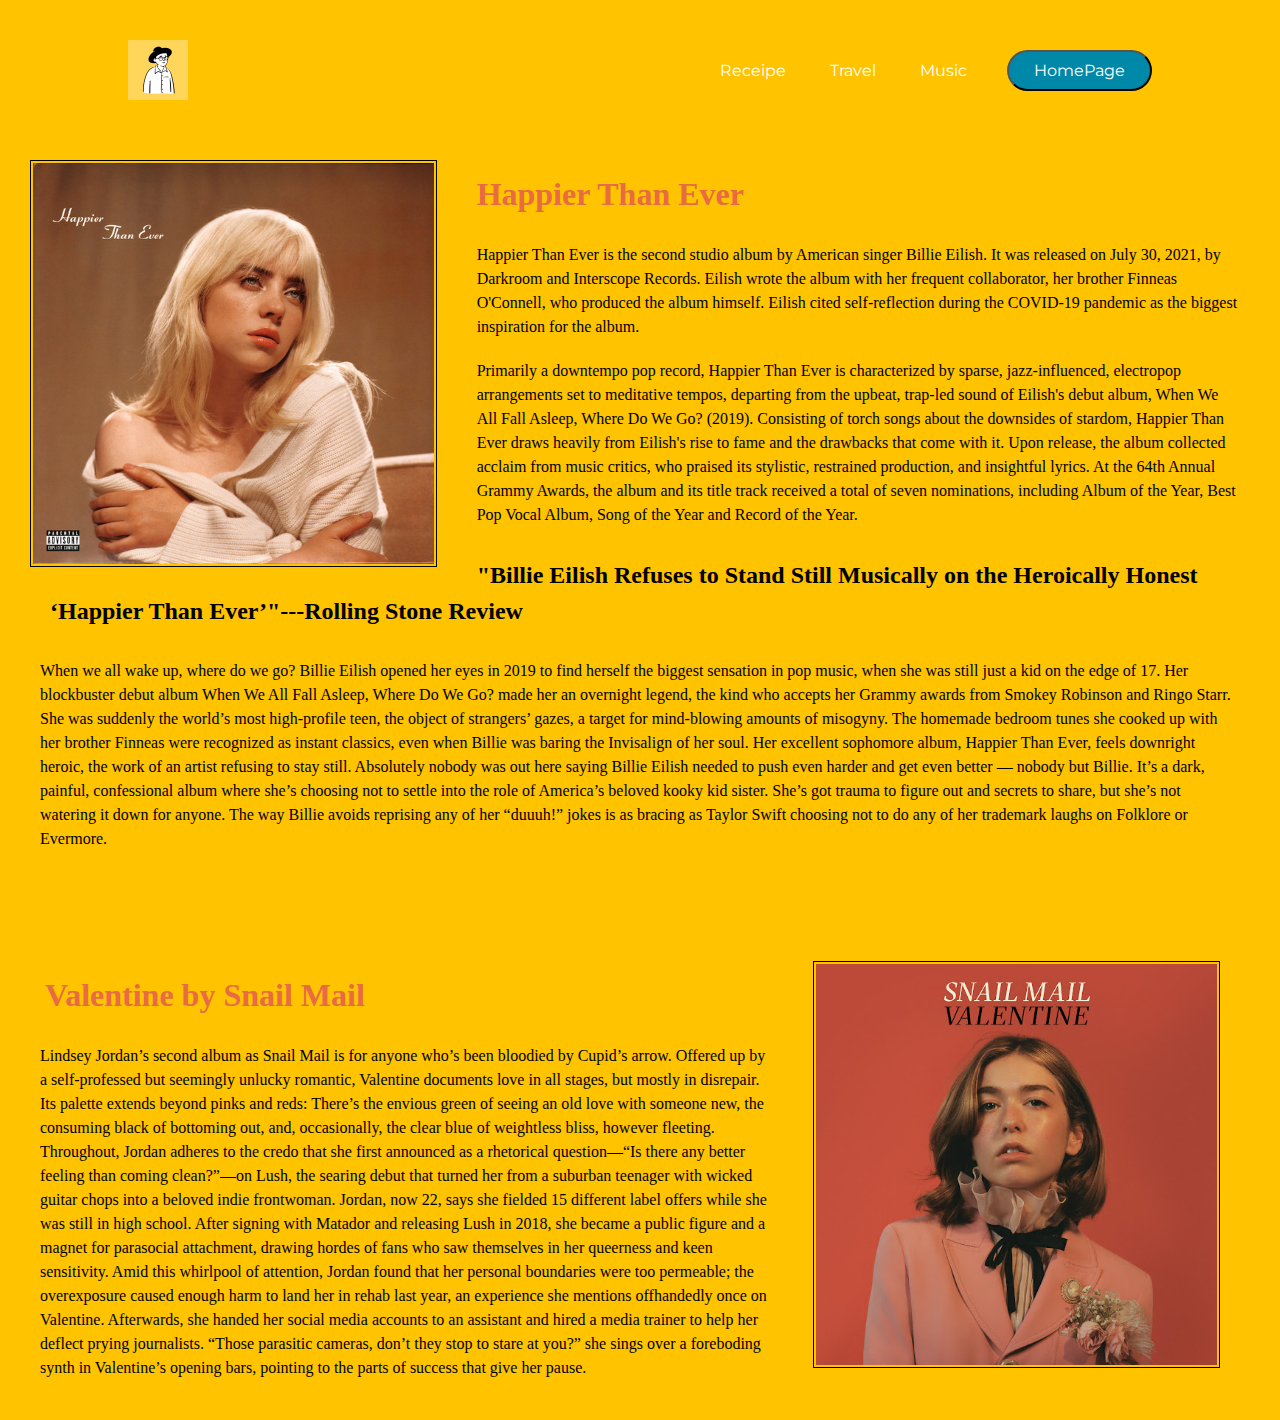
==== music.html @ cd99414f "Add files via upload" ====
<!DOCTYPE html>

<html>
    <head>
        <meta charset="utf-8">
        <meta http-equiv="X-UA-Compatible" content="IE=edge">
        <title>NavBar</title>
        <meta name="description" content="">
        <meta name="viewport" content="width=device-width, initial-scale=1">
        <link rel="stylesheet" href="style.css">
    </head>
    <body>
           <!-- Navigation -->
        <header>
            <img class = "logo" src="images/peep.png" alt="logo">
                <link rel="home page" href="index.html">
            <nav>
                <ul class = "nav_links">
                    <li><a href="receipe.html">Receipe</a></li>
                    <li><a href="travel.html">Travel</a></li>
                    <li><a href="music.html">Music</a></li>
                </ul>
            </nav>
            <a class="terr" href="index.html"><button>HomePage</button></a>
        </header>

        <div class = "wrapper2">
            <div class= "album">
                <img src="images/Ellie.jpeg" alt = "Bllie's album" >
            </div>

            <div class = "text-music">
                <h1>Happier Than Ever</h1>
                <p>Happier Than Ever is the second studio album by American singer Billie Eilish. 
                    It was released on July 30, 2021, by Darkroom and Interscope Records. Eilish wrote the album with her frequent collaborator, 
                    her brother Finneas O'Connell, who produced the album himself. Eilish cited self-reflection during the COVID-19 pandemic 
                    as the biggest inspiration for the album.</p>
                <p>Primarily a downtempo pop record, Happier Than Ever is characterized by sparse, jazz-influenced, electropop arrangements set to meditative tempos, departing from the upbeat, trap-led sound of Eilish's debut album, When We All Fall Asleep, Where Do We Go? (2019). Consisting of torch songs about the downsides of stardom, Happier Than Ever draws heavily from Eilish's rise to fame and the drawbacks that come with it. Upon release, the album collected acclaim from music critics, who praised its stylistic, restrained production, and insightful lyrics. At the 64th Annual Grammy Awards, the album and its title track received a total of seven nominations, including Album of the Year, Best Pop Vocal Album, Song of the Year and Record of the Year.</p>

                <h2>"Billie Eilish Refuses to Stand Still Musically on the Heroically Honest ‘Happier Than Ever’"---Rolling Stone Review</h2>
                <p>When we all wake up, where do we go? Billie Eilish opened her eyes in 2019 to find herself the biggest sensation in pop music, when she was still just a kid on the edge of 17. Her blockbuster debut album When We All Fall Asleep, Where Do We Go? made her an overnight legend, the kind who accepts her Grammy awards from Smokey Robinson and Ringo Starr. She was suddenly the world’s most high-profile teen, the object of strangers’ gazes, a target for mind-blowing amounts of misogyny. The homemade bedroom tunes she cooked up with her brother Finneas were recognized as instant classics, even when Billie was baring the Invisalign of her soul.
                    Her excellent sophomore album, Happier Than Ever, feels downright heroic, the work of an artist refusing to stay still. Absolutely nobody was out here saying Billie Eilish needed to push even harder and get even better — nobody but Billie. It’s a dark, painful, confessional album where she’s choosing not to settle into the role of America’s beloved kooky kid sister. She’s got trauma to figure out and secrets to share, but she’s not watering it down for anyone. The way Billie avoids reprising any of her “duuuh!” jokes is as bracing as Taylor Swift choosing not to do any of her trademark laughs on Folklore or Evermore.</p>
            </div>

            <div class= "album-2">
                <img src="images/Snail Mail.jpeg" alt = "Snail Mail's album" >

                <div class = "text-music">
                    <h1>Valentine by Snail Mail</h1>
                    <p>Lindsey Jordan’s second album as Snail Mail is for anyone who’s been bloodied by Cupid’s arrow. Offered up by a self-professed but seemingly unlucky romantic, Valentine documents love in all stages, but mostly in disrepair. Its palette extends beyond pinks and reds: There’s the envious green of seeing an old love with someone new, the consuming black of bottoming out, and, occasionally, the clear blue of weightless bliss, however fleeting. Throughout, Jordan adheres to the credo that she first announced as a rhetorical question—“Is there any better feeling than coming clean?”—on Lush, the searing debut that turned her from a suburban teenager with wicked guitar chops into a beloved indie frontwoman.

                        Jordan, now 22, says she fielded 15 different label offers while she was still in high school. After signing with Matador and releasing Lush in 2018, she became a public figure and a magnet for parasocial attachment, drawing hordes of fans who saw themselves in her queerness and keen sensitivity. Amid this whirlpool of attention, Jordan found that her personal boundaries were too permeable; the overexposure caused enough harm to land her in rehab last year, an experience she mentions offhandedly once on Valentine. Afterwards, she handed her social media accounts to an assistant and hired a media trainer to help her deflect prying journalists. “Those parasitic cameras, don’t they stop to stare at you?” she sings over a foreboding synth in Valentine’s opening bars, pointing to the parts of success that give her pause.</p>
                </div>
            </div>
        </div>


    </body>
</html>
---- style.css ----
@import url('https://fonts.googleapis.com/css2?family=Montserrat:wght@500&display=swap');

*{
    box-sizing: border-box;
    margin: 0;
    padding: 0;
    background-color: #FFC300;
}

li, a, button {
    font-family: "Montserrat", sans-serif;
    font-weight: 500px;
    font-size: 16px;
    color: white;
    text-decoration: none;
}

header{
    display: flex;
    justify-content: flex-end;
    align-items: center;
    padding: 30px 10%;
}
.logo{
    cursor: pointer;
    width: 60px;
    height: 60px;
    margin-right: auto;
}

.nav_links{
    list-style: none;
}

.nav_links li{
    display: inline-block;
    padding: 0px 20px;
}

.nav_links li a {
    transition: all 0.3s ease 0s;
}

.nav_links li a:hover {
    color: #436EE8
}

button {
    margin-left: 20px;
    padding: 9px 25px;
    background-color: rgba(0, 136, 169, 1);
    border-radius: 50px;
    cursor: pointer;
    transition: all 0.3s ease 0s;
}

button:hover {
    background-color: rgba(0, 136, 169, 0.7);
}

header, main, h1{
	margin: 10px 0;
}

p, h1 {
	line-height: 150%;
	padding: 10px;
    text-align: center;
    margin: 0px;
}

/* image-grid {
    height: 24px;
    width:24px;
    border: 3px solid blue;
    padding: 25px;
    border-radius: 10px;
    margin: 10px;
} */
.cover {
    padding: 50px 100px 0px;
    margin: 40px;
}

.column {
    /* background-color:darkblue; */
    width: 33.33%;
    min-height: 250px;
    max-height: 250px;
    float: left;
}

.wrapper {
    margin: 30px;
    /* padding: 30px;  */
}

/* .wrapper h2, .wrapper p {
    margin-bottom:  20px;
} */

.wrapper img{
    width: 100%;
}

img:hover{
	filter:grayscale();
	border: dashed;
	transition: 0.5s ease-in-out;
}

.wrapper2 {
    margin: 30px;
}

.album img {
    width: 33.33%;
    margin-right: 40px;
    margin-bottom: 5px;
    float: left;
    border: solid black 1px;
    padding: 2px;
}
.album img:hover{
	filter:grayscale();
	border: dashed;
	transition: 0.5s ease-in-out;
}
.album-2 img {
    width: 33.33%;
    margin-left: 40px;
    margin-right: 30px;
    margin-bottom: 10px;
    float: right;
    border: solid black 1px;
    padding: 2px;
}
.album-2 img:hover{
	filter:grayscale();
	border: dashed;
	transition: 0.5s ease-in-out;
}

.text-music p{
    line-height: 150%;
	padding: 10px;
    text-align: left;
    margin: 0px;
}
.text-music h1{
    color:#E86B43;
    line-height: 150%;
	padding: 10px;
    text-align: left;
    margin: 5px;
}

.text-music h2{
    line-height: 150%;
	padding: 10px;
    text-align: left;
    margin: 10px;
}

.album-2{
    margin-top: 100px;
}

.album-3{
    margin-top: 200px;
}
.album-3 img {
    width: 33.33%;
    margin-left: 40px;
    margin-right: 30px;
    margin-bottom: 10px;
    float: right;
    border: solid black 1px;
    padding: 2px;
}

.album-3 img:hover{
	filter:grayscale();
	border: dashed;
	transition: 0.5s ease-in-out;
}

.cards{
    margin: 20px;
    max-width: 1000px;
    display: grid;
    gap: 10px;
    border-color: black;
}

.cards img{
    width: 100%;
    display: block;
}

.cards p{
    line-height: 150%;
	padding: 10px;
    text-align: left;
    margin: 0px;
}
.card{
    box-shadow: 0 0 3px grey;
}
.card_content{
    line-height: 1.5;
    font-size: 0.9em;
    padding: 15px;
    background-color:gray;
}
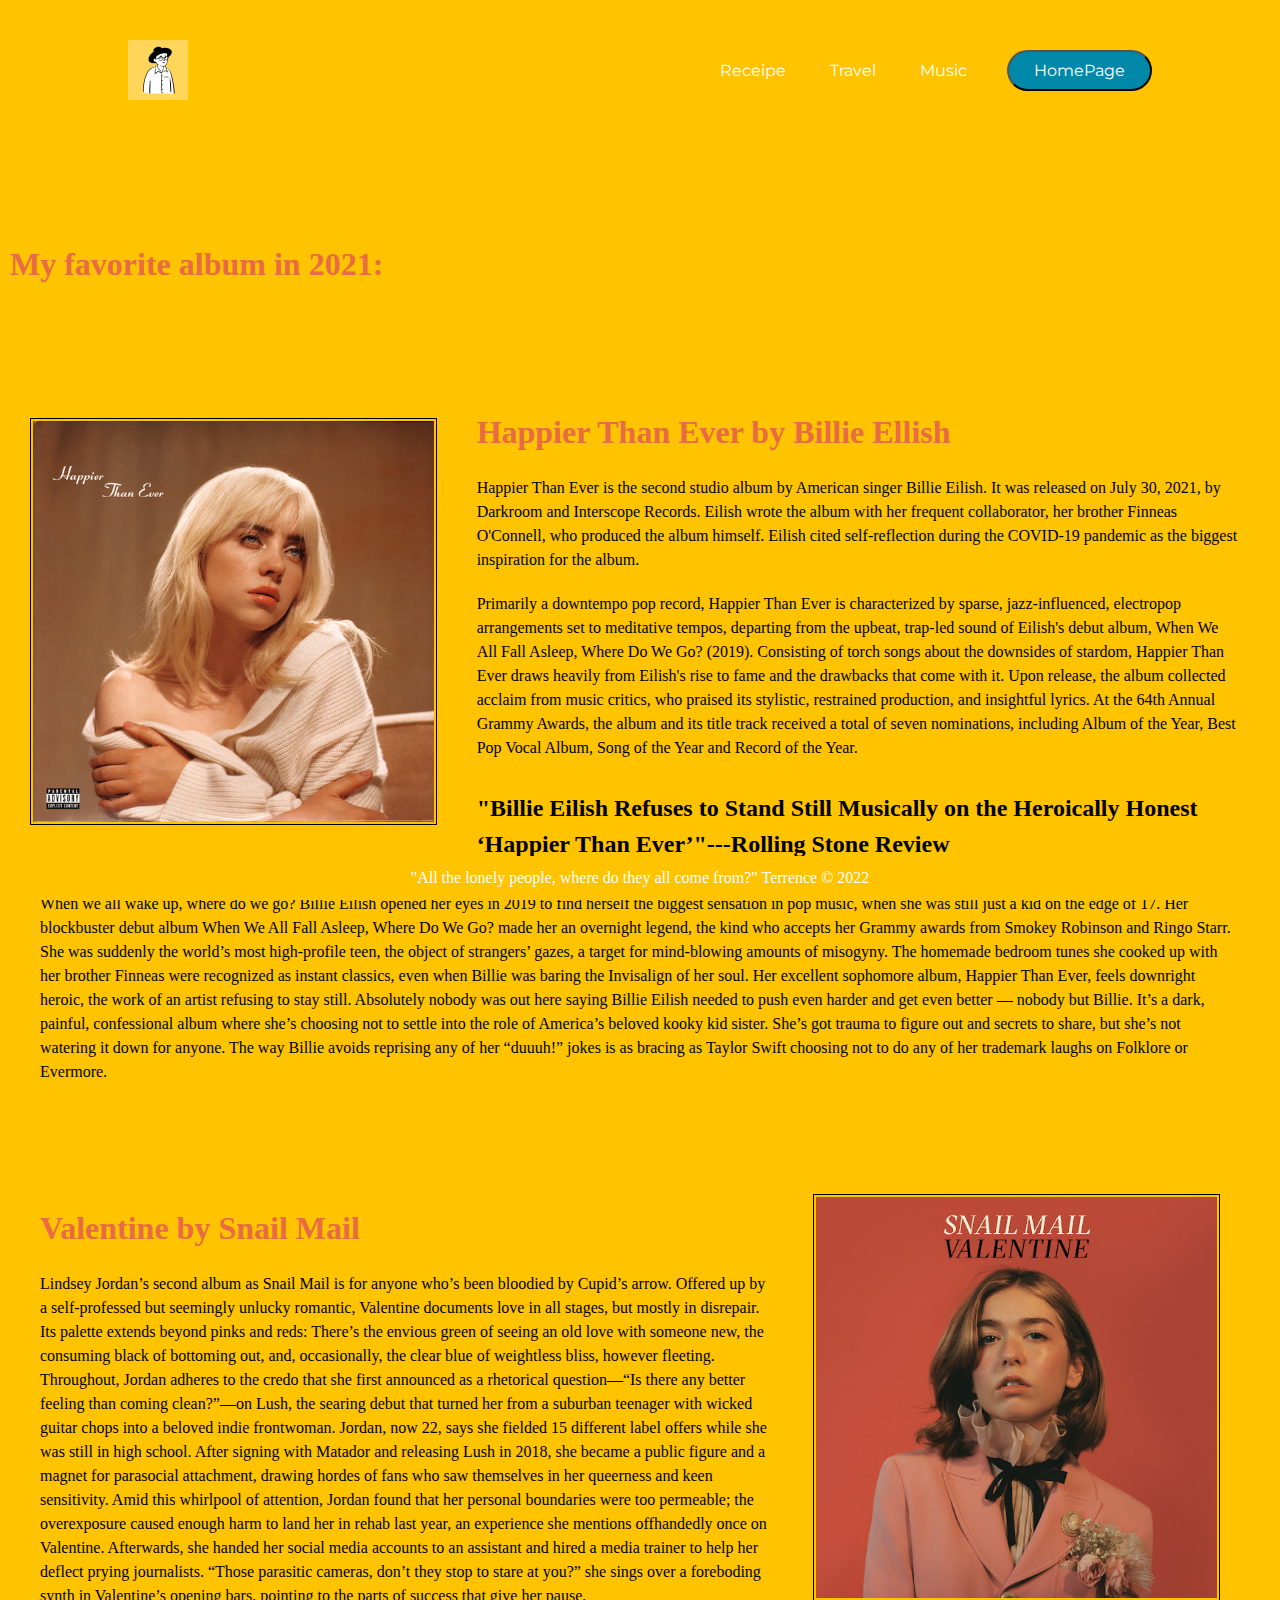
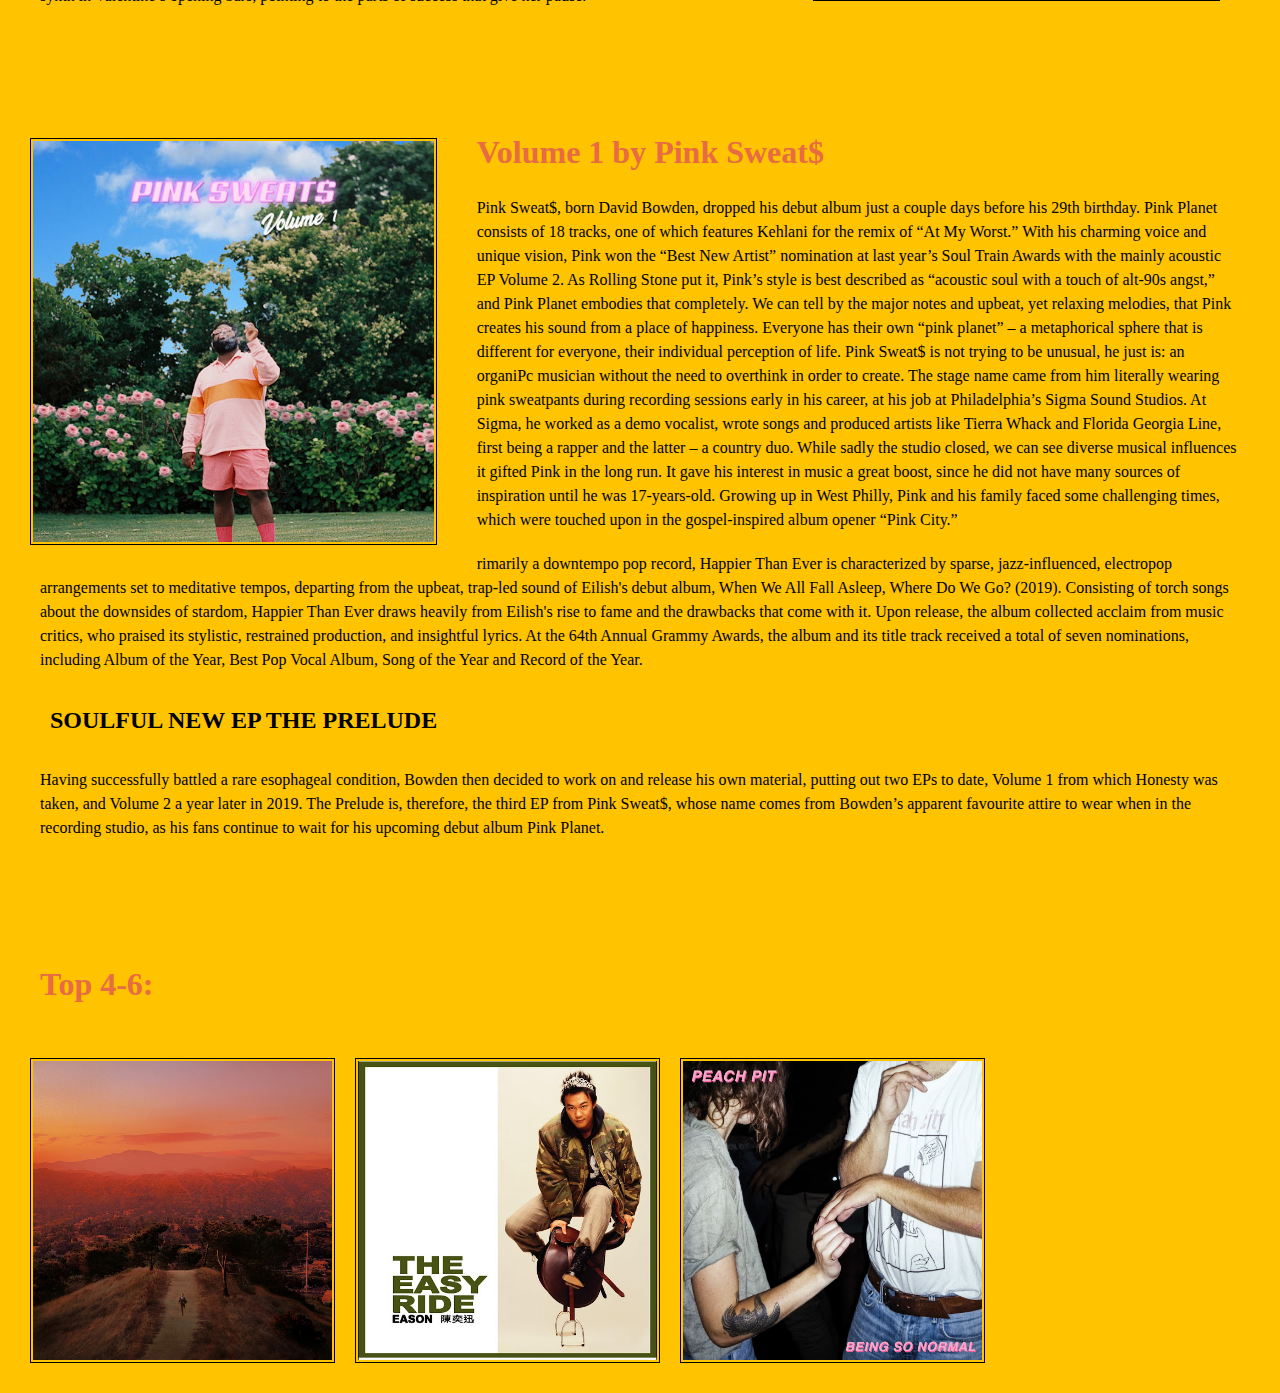
==== commit fcd929f2: "Add files via upload" ====
--- a/music.html
+++ b/music.html
@@ -23,14 +23,16 @@
             </nav>
             <a class="terr" href="index.html"><button>HomePage</button></a>
         </header>
-
+        
+        <div class = "text-music"><h1>My favorite album in 2021:</h1></div>
+            <!-- Body -->
         <div class = "wrapper2">
             <div class= "album">
                 <img src="images/Ellie.jpeg" alt = "Bllie's album" >
             </div>
 
             <div class = "text-music">
-                <h1>Happier Than Ever</h1>
+                <h1>Happier Than Ever by Billie Ellish</h1>
                 <p>Happier Than Ever is the second studio album by American singer Billie Eilish. 
                     It was released on July 30, 2021, by Darkroom and Interscope Records. Eilish wrote the album with her frequent collaborator, 
                     her brother Finneas O'Connell, who produced the album himself. Eilish cited self-reflection during the COVID-19 pandemic 
@@ -52,8 +54,35 @@
                         Jordan, now 22, says she fielded 15 different label offers while she was still in high school. After signing with Matador and releasing Lush in 2018, she became a public figure and a magnet for parasocial attachment, drawing hordes of fans who saw themselves in her queerness and keen sensitivity. Amid this whirlpool of attention, Jordan found that her personal boundaries were too permeable; the overexposure caused enough harm to land her in rehab last year, an experience she mentions offhandedly once on Valentine. Afterwards, she handed her social media accounts to an assistant and hired a media trainer to help her deflect prying journalists. “Those parasitic cameras, don’t they stop to stare at you?” she sings over a foreboding synth in Valentine’s opening bars, pointing to the parts of success that give her pause.</p>
                 </div>
             </div>
+
+            <div class= "album-3">
+                <img src="images/Pink Sweat.jpeg" alt = "Pink Sweat's album" >
+            </div>
+
+            <div class = "text-music">
+                <h1>Volume 1 by Pink Sweat$</h1>
+                <p>Pink Sweat$, born David Bowden, dropped his debut album just a couple days before his 29th birthday. Pink Planet consists of 18 tracks, one of which features Kehlani for the remix of “At My Worst.” With his charming voice and unique vision, Pink won the “Best New Artist” nomination at last year’s Soul Train Awards with the mainly acoustic EP Volume 2. As Rolling Stone put it, Pink’s style is best described as “acoustic soul with a touch of alt-90s angst,” and Pink Planet embodies that completely. We can tell by the major notes and upbeat, yet relaxing melodies, that Pink creates his sound from a place of happiness. Everyone has their own “pink planet” – a metaphorical sphere that is different for everyone, their individual perception of life.
+
+                    Pink Sweat$ is not trying to be unusual, he just is: an organiPc musician without the need to overthink in order to create. The stage name came from him literally wearing pink sweatpants during recording sessions early in his career, at his job at Philadelphia’s Sigma Sound Studios. At Sigma, he worked as a demo vocalist, wrote songs and produced artists like Tierra Whack and Florida Georgia Line, first being a rapper and the latter – a country duo. While sadly the studio closed, we can see diverse musical influences it gifted Pink in the long run. It gave his interest in music a great boost, since he did not have many sources of inspiration until he was 17-years-old. Growing up in West Philly, Pink and his family faced some challenging times, which were touched upon in the gospel-inspired album opener “Pink City.”</p>
+                <p>rimarily a downtempo pop record, Happier Than Ever is characterized by sparse, jazz-influenced, electropop arrangements set to meditative tempos, departing from the upbeat, trap-led sound of Eilish's debut album, When We All Fall Asleep, Where Do We Go? (2019). Consisting of torch songs about the downsides of stardom, Happier Than Ever draws heavily from Eilish's rise to fame and the drawbacks that come with it. Upon release, the album collected acclaim from music critics, who praised its stylistic, restrained production, and insightful lyrics. At the 64th Annual Grammy Awards, the album and its title track received a total of seven nominations, including Album of the Year, Best Pop Vocal Album, Song of the Year and Record of the Year.</p>
+
+                <h2> SOULFUL NEW EP THE PRELUDE</h2>
+                <p>Having successfully battled a rare esophageal condition, Bowden then decided to work on and release his own material, putting out two EPs to date, Volume 1 from which Honesty was taken, and Volume 2 a year later in 2019.
+                    The Prelude is, therefore, the third EP from Pink Sweat$, whose name comes from Bowden’s apparent favourite attire to wear when in the recording studio, as his fans continue to wait for his upcoming debut album Pink Planet.</p>
+            </div>
+
+            <div class="album-4">
+                <div class = "text-music">
+                    <h1>Top 4-6:</h1>
+                    <img src = "images/blood harmony.jpeg" alt ="Blood harmony's song" width="100">
+                    <img src = "images/the easy ride -Eason Chen.jpeg" alt ="Eason Chan" width="100">
+                    <img src = "images/being so normal - Peach Pit.jpeg" alt ="Peach Pit" width="100">
+                </div>
+
         </div>
-
+        <div class="footer">
+            <p>"All the lonely people, where do they all come from?" Terrence &copy; 2022</p>
+          </div>
 
     </body>
 </html>--- a/style.css
+++ b/style.css
@@ -42,7 +42,13 @@
 }
 
 .nav_links li a:hover {
-    color: #436EE8
+    color: #436EE8;
+    background-color: #436EE8;
+}
+
+.nav_links li:active{
+    background-color: red;
+    font-weight: bold;
 }
 
 button {
@@ -116,7 +122,8 @@
 .album img {
     width: 33.33%;
     margin-right: 40px;
-    margin-bottom: 5px;
+    margin-bottom: 30px;
+    margin-top: 20px;
     float: left;
     border: solid black 1px;
     padding: 2px;
@@ -126,6 +133,26 @@
 	border: dashed;
 	transition: 0.5s ease-in-out;
 }
+
+.album-3{
+    margin-top: 100px;
+}
+.album-3 img {
+    width: 33.33%;
+    margin-right: 40px;
+    margin-bottom: 30px;
+    margin-top: 20px;
+    float: left;
+    border: solid black 1px;
+    padding: 2px;
+}
+
+.album-3 img:hover{
+	filter:grayscale();
+	border: dashed;
+	transition: 0.5s ease-in-out;
+}
+
 .album-2 img {
     width: 33.33%;
     margin-left: 40px;
@@ -152,7 +179,8 @@
     line-height: 150%;
 	padding: 10px;
     text-align: left;
-    margin: 5px;
+    margin-top: 100px;
+    margin-left: 0px  ;
 }
 
 .text-music h2{
@@ -166,23 +194,15 @@
     margin-top: 100px;
 }
 
-.album-3{
-    margin-top: 200px;
-}
-.album-3 img {
-    width: 33.33%;
-    margin-left: 40px;
-    margin-right: 30px;
-    margin-bottom: 10px;
-    float: right;
-    border: solid black 1px;
-    padding: 2px;
-}
-
-.album-3 img:hover{
-	filter:grayscale();
-	border: dashed;
-	transition: 0.5s ease-in-out;
+
+.album-4 img {
+    width: 25%;
+    margin-right: 20px;
+    margin-bottom: 30px;
+    margin-top: 40px;
+    float: left;
+    border: solid black 1px;
+    padding: 2px;
 }
 
 .cards{
@@ -213,3 +233,13 @@
     padding: 15px;
     background-color:gray;
 }
+
+.footer {
+    position: fixed;
+    left: 0;
+    bottom: 0;
+    width: 100%;
+    color: white;
+    text-align: center;
+  }
+
